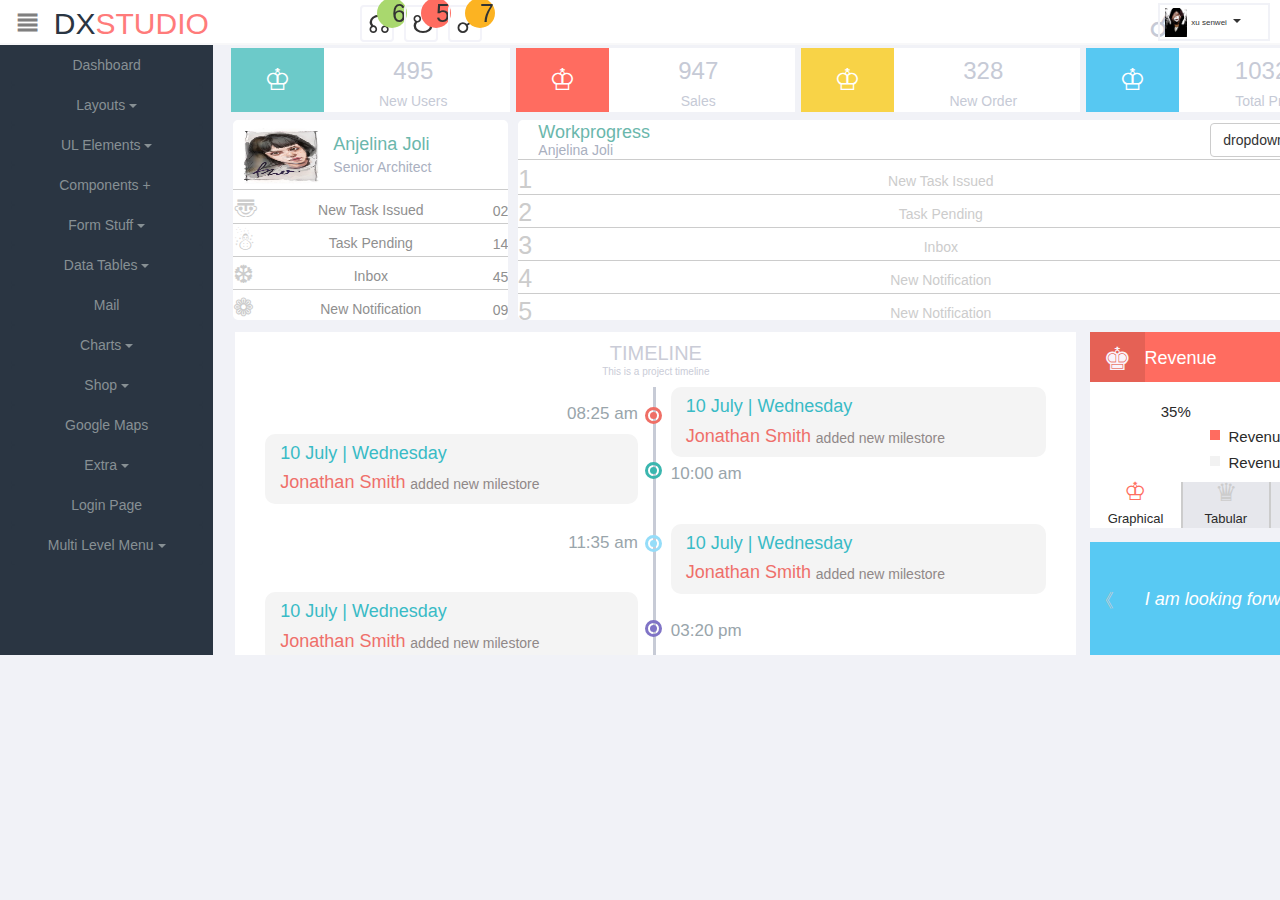
==== index.html @ 555987da "l" ====
<!DOCTYPE html>
<html lang="en">
<head>
    <meta charset="UTF-8">
    <meta name="viewport" content="width=device-width, initial-scale=1.0">
    <meta http-equiv="X-UA-Compatible" content="ie=edge">
    <title>Document</title>
    <link rel="stylesheet" href="css/bootstrap.css">
    <link rel="stylesheet" href="css/index.css">
<script src="js/jqku.js"></script>
<script src="js/bootstrap.js"></script>
<script src="js/index.js"></script>
</head>
<body>
    <div id="top">
        <div class="container-fluid">
            <div class="row">
                <div class="col-xs-12 top">
                        <div class="col-xs-1">
                            <div id="span1">≣</div>
                        </div>
                        <div class="col-xs-2">    
                            <span id="span2">DX<span id="span3">STUDIO</span></span>
                        </div>   
                        <div class="col-md-4">    
                            <div class="col-xs-5 tone hidden-xs">
                                <div class="col-xs-3 tone1">
                                    <span class="span5">☊</span>
                                    <div class="col-lg-1 cir1">6</div>
                                </div>
                                <div class="col-xs-3 tone1">
                                        <span class="span5">☋</span>
                                        <div class="col-lg-1 cir2">5</div>
                                </div>
                                <div class="col-xs-3 tone1">
                                        <span class="span5">☍</span>
                                        <div class="col-lg-1 cir3">7</div>
                                </div>
                            </div>
                        </div> 
                        <div class="col-xs-3"></div>  
                            <div id="click1"></div>
                            <span class="span4" id="click2">☌</span>
                            <div id="click2re" class="cli1" >
                                <span id="click2re" class="span44"  >☌</span>
                                <input type="text" style="width:77px;height:25px;border:0px solid #fff;position: absolute;top: 1px;left:18px;outline:none;">
                            </div>
                        <div id="tlk" >
                            <img src="img/1.jpg" id="img1">
                            <span class="sp1">xu senwei</span>
                            <span class="caret"></span>
                        </div>
                            <div class=" add1">
                                 <div class="add11">
                                     <ul id="ul1">
                                         <li>☼</li>
                                         <li>☸</li>
                                         <li>❆</li>
                                     </ul>
                                     <ul id="ul2">
                                        <li>Profile</li>
                                        <li>Sectings</li>
                                        <li>Nocifiction</li>
                                    </ul>
                                 </div>
                                 <h4 class="text-center" style="font-size:30px;color:#fff;margin-top: -5px;">✎</h4>
                                 <h4 class="text-center" style="font-size:15px;color:#fff;margin-top: -7px;">LOG OUT</h4>
                            </div>
                </div>
            </div> 
        </div>
    </div>
    <div id="top2">
        <div class="container-fluid">
            <div class="row">
                <div class="col-sm-12 top2"></div> 
            </div>
        </div>
    </div>
    <div id="left">
        <div class="container-fluid">
            <div class="row">
                <div class="col-md-2 left visible-lg-block">

                    <div class="dropdown">
                        <button class="btn btn-default dropdown-toggle" type="button" id="dropdownMenu1" data-toggle="dropdown" aria-haspopup="true" aria-expanded="false">
                            Dashboard                            
                        </button>
                    </div>

                    <div class="dropdown">
                        <button class="btn btn-default dropdown-toggle" type="button" id="dropdownMenu1" data-toggle="dropdown" aria-haspopup="true" aria-expanded="false">
                            Layouts
                            <span class="caret"></span>
                        </button>
                        <ul class="dropdown-menu">
                            <li><a id="a1">dashboard</a></li>
                            <li><a>UL Elements</a></li>
                        </ul>
                    </div>

                    <div class="dropdown">
                        <button class="btn btn-default dropdown-toggle" type="button" id="dropdownMenu1" data-toggle="dropdown" aria-haspopup="true" aria-expanded="false">
                            UL Elements
                            <span class="caret"></span>
                        </button>
                        <ul class="dropdown-menu">
                            <li><a href="#">dashboard</a></li>
                            <li><a href="#">Layouts</a></li>
                            <li><a href="#">apples</a></li>
                        </ul>
                    </div>

                    <div class="dropdown">
                        <button class="btn btn-default dropdown-toggle" type="button" id="dropdownMenu1" data-toggle="dropdown" aria-haspopup="true" aria-expanded="false">
                            Components
                            <span style="margin-right:2%;">+</span>
                        </button>
                        <ul class="dropdown-menu">
                            <li><a href="#">study at home</a></li>
                            <li><a href="#">hello</a></li>
                        </ul>
                    </div>
                    <div class="dropdown">
                        <button class="btn btn-default dropdown-toggle" type="button" id="dropdownMenu1" data-toggle="dropdown" aria-haspopup="true" aria-expanded="false">
                            Form Stuff
                            <span class="caret"></span>
                        </button>
                        <ul class="dropdown-menu">
                            <li><a href="#">action</a></li>
                            <li><a href="#">action</a></li>
                        </ul>
                    </div>
                    <div class="dropdown">
                        <button class="btn btn-default dropdown-toggle" type="button" id="dropdownMenu1" data-toggle="dropdown" aria-haspopup="true" aria-expanded="false">
                            Data Tables
                            <span class="caret"></span>
                        </button>
                        <ul class="dropdown-menu">
                            <li><a href="#">action</a></li>
                            <li><a href="#">action</a></li>
                        </ul>
                    </div>
                    <div class="dropdown">
                            <button class="btn btn-default dropdown-toggle" type="button" id="dropdownMenu1" data-toggle="dropdown" aria-haspopup="true" aria-expanded="false">
                                Mail                           
                            </button>
                    </div>
                    <div class="dropdown">
                                    <button class="btn btn-default dropdown-toggle" type="button" id="dropdownMenu1" data-toggle="dropdown" aria-haspopup="true" aria-expanded="false">
                                        Charts
                                        <span class="caret"></span>
                                    </button>
                                    <ul class="dropdown-menu">
                                        <li><a href="#">action</a></li>
                                        <li><a href="#">action</a></li>
                            
                    </div>
                    <div class="dropdown">
                                <button class="btn btn-default dropdown-toggle" type="button" id="dropdownMenu1" data-toggle="dropdown" aria-haspopup="true" aria-expanded="false">
                                    Shop
                                    <span class="caret"></span>
                                </button>
                                <ul class="dropdown-menu">
                                    <li><a href="#">action</a></li>
                                    <li><a href="#">action</a></li>
                        
                    </div>
                    <div class="dropdown">
                            <button class="btn btn-default dropdown-toggle" type="button" id="dropdownMenu1" data-toggle="dropdown" aria-haspopup="true" aria-expanded="false">
                             Google Maps                          
                            </button>
                    </div>
                    <div class="dropdown">
                                    <button class="btn btn-default dropdown-toggle" type="button" id="dropdownMenu1" data-toggle="dropdown" aria-haspopup="true" aria-expanded="false">
                                        Extra
                                        <span class="caret"></span>
                                    </button>
                                    <ul class="dropdown-menu">
                                        <li><a href="#">action</a></li>
                                        <li><a href="#">action</a></li>
                            
                    </div>
                    <div class="dropdown">
                            <button class="btn btn-default dropdown-toggle" type="button" id="dropdownMenu1" data-toggle="dropdown" aria-haspopup="true" aria-expanded="false">
                             Login Page                          
                            </button>
                    </div>
                    <div class="dropdown">
                                        <button class="btn btn-default dropdown-toggle" type="button" id="dropdownMenu1" data-toggle="dropdown" aria-haspopup="true" aria-expanded="false">
                                            Multi Level Menu
                                            <span class="caret"></span>
                                        </button>
                                        <ul class="dropdown-menu">
                                            <li><a href="#">action</a></li>
                                            <li><a href="#">action</a></li>
                                
                    </div>

                </div>
                <div class="col-md-10 right">
                    <div class="container">
                        <div class="row">
                            <div class="col-lg-3 col-md-6 rtp">
                                <div class="col-xs-4 rtp11 text-center">♔</div>
                                <div class="col-xs-6 rtp12">
                                    <h3 class="text-center" style="margin-top: 10px;color: #c6cad6;margin-left: 35%;">495</h3>
                                    <h5 class="text-center" style="color:#c6cad6;margin-left: 35%;">New Users</h5>
                                </div>
                            </div>

                            <div class="col-lg-3 col-md-6 rtp">                                
                                <div class="col-xs-4 rtp21 text-center">♔</div>
                                <div class="col-xs-6 rtp12">
                                    <h3 class="text-center" style="margin-top: 10px;color: #c6cad6;margin-left: 35%;">947</h3>
                                    <h5 class="text-center" style="color:#c6cad6;margin-left: 35%;">Sales</h5>
                                </div>
                            </div>

                            <div class="col-lg-3 col-md-6 rtp">
                                <div class="col-xs-4 rtp31 text-center">♔</div>
                                <div class="col-xs-6 rtp12">
                                    <h3 class="text-center" style="margin-top: 10px;color: #c6cad6;margin-left: 35%;">328</h3>
                                    <h5 class="text-center" style="color:#c6cad6;margin-left: 35%;">New Order</h5>
                                </div>
                            </div> 
                            <div class="col-lg-3 col-md-6 rtp">
                                <div class="col-xs-4 rtp41 text-center">♔</div>
                                <div class="col-xs-6 rtp12">
                                    <h3 class="text-center" style="margin-top: 10px;color: #c6cad6;margin-left: 35%;">10328</h3>
                                    <h5 class="text-center" style="color:#c6cad6;margin-left: 35%;">Total Profit</h5>
                                </div>
                            </div>
                        </div>
                        <div class="row">
                            <div class="col-md-3 rfir  rfir111">
                                <div class="col-xs-12 rfir1">
                                    <img src="img/2.jpg" id="img2">
                                    <h4 class="rfir11">Anjelina Joli</h4>
                                    <h5 class="rfir12">Senior Architect</h5>
                                </div>
                                <ul>
                                    <li>〠
                                        <h4 class="h41" style="color:#8f8f8f;">New Task Issued</h4>
                                        <h5 class="h51" style="color:#8f8f8f;">02</h5>
                                    </li>
                                    <li>☃
                                        <h4 class="h41" style="color:#8f8f8f;">Task Pending</h4>
                                        <h5 class="h51" style="color:#8f8f8f;">14</h5>
                                    </li>
                                    <li>❆
                                        <h4 class="h41" style="color:#8f8f8f;">Inbox</h4>
                                        <h5 class="h51" style="color:#8f8f8f;">45</h5>
                                    </li>
                                    <li>❁
                                        <h4 class="h41" style="color:#8f8f8f;">New Notification</h4>
                                        <h5 class="h51" style="color:#8f8f8f;">09</h5>
                                    </li>
                                </ul>
                            </div>
                            <div class="col-md-9 rfir rfira">
                                    <div class="col-xs-12 rfir2">
                                        <h4 class="rfir21">Workprogress</h4>
                                        <h5 class="rfir22">Anjelina Joli</h5>
                                        <div class="dropdown btn1">
                                            <button class="btn btn-default dropdown-toggle btn1" type="button" id="dropdownMenu1 btn1" data-toggle="dropdown" aria-haspopup="true" aria-expanded="false">
                                                dropdown
                                                <span class="caret"></span>
                                            </button>
                                            <ul class="dropdown-menu dropdown-menu1">
                                            <li><a href="#">a good day</a></li>
                                            <li><a href="#">action remove</a></li>
                                        </div>
                                    </div>
                                    <ul>
                                        <li>1
                                            <h4 class="h42">New Task Issued</h4>
                                            <h5 class="h52">02</h5>
                                        </li>
                                        <li>2
                                            <h4 class="h42">Task Pending</h4>
                                            <h5 class="h52">14</h5>
                                        </li>
                                        <li>3
                                            <h4 class="h42">Inbox</h4>
                                            <h5 class="h52">45</h5>
                                        </li>
                                        <li>4
                                            <h4 class="h42">New Notification</h4>
                                            <h5 class="h52">09</h5>
                                        </li>
                                        <li>5
                                            <h4 class="h42">New Notification</h4>
                                            <h5 class="h52">09</h5>
                                        </li>
                                    </ul>
                            </div>
                        </div>
                        <div class="row">
                            <div class="col-md-9 rsec1">
                                <h5 class="text-center" style="color:#caccd7;font-size:20px;">TIMELINE</h5>
                                <H5 class="text-center" style="color:#caccd7;font-size:10px;margin-top: -8px;">This is a project timeline</H5>
                                <div class="col-xs-6 rsec11">
                                        <div class="q q1">
                                            <div class="q11 qn"></div>
                                        </div>
                                        <div class="q q2">
                                            <div class="q21 qn"></div>
                                        </div>
                                        <div class="q q3">
                                            <div class="q31 qn"></div>
                                        </div>
                                        <div class="q q4">
                                            <div class="q41 qn"></div>
                                        </div>
                                        <div class="q q5">
                                            <div class="q51 qn"></div>
                                        </div>

                                        <h4 class="text-right" style="margin-top:-327px;color: #99a5ab;font-size: 17px;">08:25 am</h4>
                                        <div class="col-md-12 rsec111 ">
                                            <h4 style="color:#39bbc6;">10 July | Wednesday</h4>
                                            <h4 style="color:#ef6f6a;">Jonathan Smith <h5 style="color:#908888;margin-top: -26px;margin-left: 130px;">added new milestore</h5></h4>
                                        </div>
                                        <h4 class="text-right" style="margin-top:110px;color: #99a5ab;font-size: 17px;">11:35 am</h4>
                                        <div class="col-md-12 rsec111" style="margin-top:30px;">
                                                <h4 style="color:#39bbc6;">10 July | Wednesday</h4>
                                                <h4 style="color:#ef6f6a;">Jonathan Smith <h5 style="color:#908888;margin-top: -26px;margin-left: 130px;">added new milestore</h5></h4></div>
                                        <h4 class="text-right" style="margin-top:162px;color: #99a5ab;font-size: 17px;">07:49 pm</h4>
                                </div>
                                <div class="col-xs-6 rsec12">
                                    <div class="col-md-12 rsec121">
                                            <h4 style="color:#39bbc6;">10 July | Wednesday</h4>
                                            <h4 style="color:#ef6f6a;">Jonathan Smith <h5 style="color:#908888;margin-top: -26px;margin-left: 130px;">added new milestore</h5></h4>
                                    </div>
                                    <!-- <div class="tri1"></div> -->
                                    <h4 class="text-left" style="margin-top:78px;color: #99a5ab;font-size: 17px;">10:00 am</h4>
                                    <div class="col-md-12 rsec121" style="margin-top:30px;">
                                            <h4 style="color:#39bbc6;">10 July | Wednesday</h4>
                                            <h4 style="color:#ef6f6a;">Jonathan Smith <h5 style="color:#908888;margin-top: -26px;margin-left: 130px;">added new milestore</h5></h4></div>
                                    <h4 class="text-left" style="margin-top:138px;color: #99a5ab;font-size: 17px;">03:20 pm</h4>
                                    <div class="col-md-12 rsec121" style="margin-top:30px;">
                                            <h4 style="color:#39bbc6;">10 July | Wednesday</h4>
                                            <h4 style="color:#ef6f6a;">Jonathan Smith <h5 style="color:#908888;margin-top: -26px;margin-left: 130px;">added new milestore</h5></h4></div>
                                </div>
                            </div>
                            <div class="col-md-3 rsec2">
                                <div class="col-xs-12 rsec21">
                                    <div style="width:20%;height:100%;background-color:#e56155;font-size: 32px;text-align:center;color:#faf3fb;line-height: 170%; ">♚</div>
                                    <h4 style="color:#fff;font-size: 18px;margin-left: 20%;margin-top: -12%;">Revenue</h4>
                                    <div style="width:20%;height:100%;background-color:#e56155;font-size: 15px;margin-top:-17%;text-align:center;color:#faf3fb;margin-left:80%;line-height: 170%; ">June 2013</div>
                                </div>
                                <div class="col-md-12 rsec22">
                                    <h4 style="font-size:15px;color:#2a2a2a;margin-left:26%;margin-top:8%;">35%</h4>
                                    <div id="rsec221"></div>
                                    <h4 style="font-size:15px;color:#2a2a2a;margin-left:51%;margin-top:-4%;">Revenue Increase</h4>
                                    <div id="rsec222"></div>
                                    <h4 style="font-size:15px;color:#2a2a2a;margin-left:51%;margin-top:-4%;">Revenue Decrease</h4>
                                </div>
                                <div class="col-md-4 rsec23" style="height: 46px;">
                                    <h4 class="text-center" style="color:#ff6e61;font-size: 25px;margin-top: -6%;">♔</h4>
                                    <h4  class="text-center" style="color:#2a2a2a;font-size: 13px;margin-top: -7%;">Graphical</h4>
                                </div>
                                <div class="col-md-4 rsec23 rsec231" style="height: 46px; border-right:2px solid #ccc;border-left:2px solid #ccc;">
                                    <h4 class="text-center  u" style="color:#ccc;font-size: 25px;margin-top: -6%;">♛</h4>
                                    <h4  class="text-center " style="color:#2a2a2a;font-size: 13px;margin-top: -7%;">Tabular</h4>
                                </div>
                                <div class="col-md-4 rsec23 rsec232" style="height: 46px;">
                                    <h4 class="text-center v" style="color:#ccc;font-size: 25px;margin-top: -6%;">〠</h4>
                                    <h4  class="text-center" style="color:#2a2a2a;font-size: 13px;margin-top: -7%;">Listing</h4>
                                </div>
                            </div>
                            <div class="col-md-3 rsec3">
                                <div class="col-xs-12 rsec31">
                                    <span id="spn1">《</span>
                                    <span id="spn2">》</span>
                                    <h4 class="text-center" id="text1" style="color:#fff;margin-top: 20%;"></h4>
                                </div>
                                <div class="col-xs-12 rsec32">
                                    <ul>
                                        <li class="ac1">
                                            <h4 class="achange1" style="font-size:13px;color:#ccc;text-align:center;margin-top: 4%;">⌘</h4>
                                            <h4 class="achange1" style="font-size:13px;color:#ccc;text-align:center;margin-top: -9%;">SALES</h4>
                                        </li>
                                        <li class="ac2" style="border-right:1px solid #ccc;border-left:1px solid #ccc;">
                                            <h4 class="achange2" style="font-size:18px;color:#ccc;text-align:center;margin-top: -2%;"></h4>
                                            <h4 class="achange2" style="font-size:13px;color:#ccc;text-align:center;margin-top: -9%;">PROMO</h4>
                                        </li>
                                        <li class="ac3" style="border-right:1px solid #ccc;">
                                            <h4 class="achange3" style="font-size:22px;color:#ccc;text-align:center;margin-top: -5%;">✭</h4>
                                            <h4 class="achange3" style="font-size:13px;color:#ccc;text-align:center;margin-top: -14%;">PHOTO</h4>
                                        </li>
                                        <li class="ac4">
                                            <h4 class="achange4" style="font-size:19px;color:#ccc;text-align:center;margin-top: -2%;">⚝</h4>
                                            <h4 class="achange4" style="font-size:13px;color:#ccc;text-align:center;margin-top: -9%;">OTHER</h4>
                                        </li>
                                    </ul>
                                </div>
                            </div>
                        </div>
                        <div class="row">
                            <div class="col-md-4 rthir1">
                                <h5 style="color:#937b7b;font-size:18px;font-weight: 700;" >POPULAR</h5>
                                <h5 style="color:#b1a4ad;font-size:17px;margin-top:-5px;">Brand of this week</h5>
                                <h5 style="color:#f8d347;font-size:17px;margin-top:15px;">Dimond Ring</h5>
                                <h5 style="color:#797979;margin-top:15px;">flatlab is new model flatlab is new model flatlab </h5>
                            </div>
                            <div class="col-md-4 rthir2">
                                <div class="rthir21" >
                                    <img src="img/4.png" style="width:100%;height:100%;">
                                </div>
                            </div>
                            <div class="col-md-4 rthir3">
                                <h4 class="text-center" style="color:#fff;">Jonathon Smith</h4>
                                <div class="rthir31" >
                                        <img src="img/5.png" style="width:100%;height:100%;">
                                </div>
                            </div>
                        </div>
                        <div class="row">
                            <div class="col-md-4 rfor1">
                                <h4 style="color:#fff; margin-top: 43px;">flatlab is new model flatlab is new model flatlab </h4><h4 style="color:#70f2ec;margin-left: 53px;margin-top: -28px;">http:www.baidu.com</h4><h4 style="color:#fff; margin-left: 222px;margin-top: -28px;"> is new model</h4>
                            </div>
                            <div class="col-md-4 rfor2">
                                <h4 class="text-center" style="color:#ada5a6;font-size: 20px;margin-top: 20px;">Twitter Feed</h4>
                                <ul>
                                    <li>⁂</li>
                                    <li>☆</li>
                                    <li>☄</li>
                                    <li>☃</li>
                                </ul>
                            </div>
                            <div class="col-md-4 rfor3 ">
                                <h style="color:#fff;line-height: 90%;font-size: 88px; margin-left: 10px;">☁</h>
                                <h style="font-size:20px;color:#ccc;margin-left:-78px;">Californiar</h>
                                <h1 style="font-size:90px;color:#fff;margin-top:-85px;margin-left:140px;">24</h1>
                                <div class="col-xs-12 rfor31">
                                    <h2 style="color:#8f9baf;font-size: 15px;">new model flatlab | new model flatlab | new model</h2>
                                </div>
                            </div>
                        </div>
                    </div>
                </div>
            </div>
        </div>
    </div>

    
    <div class="left col-xs-12" id="nav" style="position:absolute;height: 93%;top: 2%;display: none !important;">

            <div class="dropdown">
                <button class="btn btn-default dropdown-toggle" type="button" id="dropdownMenu1" data-toggle="dropdown" aria-haspopup="true" aria-expanded="false">
                    Dashboard                            
                </button>
            </div>

            <div class="dropdown">
                <button class="btn btn-default dropdown-toggle" type="button" id="dropdownMenu1" data-toggle="dropdown" aria-haspopup="true" aria-expanded="false">
                    Layouts
                    <span class="caret"></span>
                </button>
                <ul class="dropdown-menu">
                    <li><a id="a1">dashboard</a></li>
                    <li><a>UL Elements</a></li>
                </ul>
            </div>

            <div class="dropdown">
                <button class="btn btn-default dropdown-toggle" type="button" id="dropdownMenu1" data-toggle="dropdown" aria-haspopup="true" aria-expanded="false">
                    UL Elements
                    <span class="caret"></span>
                </button>
                <ul class="dropdown-menu">
                    <li><a href="#">dashboard</a></li>
                    <li><a href="#">Layouts</a></li>
                    <li><a href="#">apples</a></li>
                </ul>
            </div>

            <div class="dropdown">
                <button class="btn btn-default dropdown-toggle" type="button" id="dropdownMenu1" data-toggle="dropdown" aria-haspopup="true" aria-expanded="false">
                    Components
                    <span style="margin-right:2%;">+</span>
                </button>
                <ul class="dropdown-menu">
                    <li><a href="#">study at home</a></li>
                    <li><a href="#">hello</a></li>
                </ul>
            </div>
            <div class="dropdown">
                <button class="btn btn-default dropdown-toggle" type="button" id="dropdownMenu1" data-toggle="dropdown" aria-haspopup="true" aria-expanded="false">
                    Form Stuff
                    <span class="caret"></span>
                </button>
                <ul class="dropdown-menu">
                    <li><a href="#">action</a></li>
                    <li><a href="#">action</a></li>
                </ul>
            </div>
            <div class="dropdown">
                <button class="btn btn-default dropdown-toggle" type="button" id="dropdownMenu1" data-toggle="dropdown" aria-haspopup="true" aria-expanded="false">
                    Data Tables
                    <span class="caret"></span>
                </button>
                <ul class="dropdown-menu">
                    <li><a href="#">action</a></li>
                    <li><a href="#">action</a></li>
                </ul>
            </div>
            <div class="dropdown">
                    <button class="btn btn-default dropdown-toggle" type="button" id="dropdownMenu1" data-toggle="dropdown" aria-haspopup="true" aria-expanded="false">
                        Mail                           
                    </button>
            </div>
            <div class="dropdown">
                <button class="btn btn-default dropdown-toggle" type="button" id="dropdownMenu1" data-toggle="dropdown" aria-haspopup="true" aria-expanded="false">
                    Charts
                    <span class="caret"></span>
                </button>
                <ul class="dropdown-menu">
                    <li><a href="#">action</a></li>
                    <li><a href="#">action</a></li>
                </ul>    
            </div>
            <div class="dropdown">
                <button class="btn btn-default dropdown-toggle" type="button" id="dropdownMenu1" data-toggle="dropdown" aria-haspopup="true" aria-expanded="false">
                    Shop
                    <span class="caret"></span>
                </button>
                <ul class="dropdown-menu">
                    <li><a href="#">action</a></li>
                    <li><a href="#">action</a></li>
                </ul>
            </div>
            <div class="dropdown">
                    <button class="btn btn-default dropdown-toggle" type="button" id="dropdownMenu1" data-toggle="dropdown" aria-haspopup="true" aria-expanded="false">
                     Google Maps                          
                    </button>
            </div>
            <div class="dropdown">
                <button class="btn btn-default dropdown-toggle" type="button" id="dropdownMenu1" data-toggle="dropdown" aria-haspopup="true" aria-expanded="false">
                    Extra
                    <span class="caret"></span>
                </button>
                <ul class="dropdown-menu">
                    <li><a href="#">action</a></li>
                    <li><a href="#">action</a></li>
        </ul>    
            </div>
            <div class="dropdown">
                    <button class="btn btn-default dropdown-toggle" type="button" id="dropdownMenu1" data-toggle="dropdown" aria-haspopup="true" aria-expanded="false">
                     Login Page                          
                    </button>
            </div>
            <div class="dropdown">
                <button class="btn btn-default dropdown-toggle" type="button" id="dropdownMenu1" data-toggle="dropdown" aria-haspopup="true" aria-expanded="false">
                     Multi Level Menu
                    <span class="caret"></span>
                </button>
                <ul class="dropdown-menu">
                    <li><a href="#">action</a></li>
                    <li><a href="#">action</a></li>
                </ul>        
            </div>

    </div>
</body>
</html>

<!-- lg:992
md:768
sm:576-->
---- css/index.css ----
*{
    padding: 0;
    margin: 0;
}
body,html{
    background-color: #f1f2f7;
    height: 100%;
}
.container-fluid{
    padding-left: 0;
    padding-right: 0;
}
.row{
    margin-left: 0;
    margin-right: 0;
}
.top{
    height: 45px;
    background-color: #fff;
    border-bottom: 2px solid #f8f8f9;
    position: fixed;
    z-index: 2;
    padding: 0;
}
#span1{
    font-size: 30px;
    color: #7f7f7f;
    font-weight: 700;
}
@media screen and (max-width: 930px) {
    #span1{
        font-size: 16px;
        font-weight: 700;
        width: 24px;
        color: #000;
        text-align: center;
        line-height: 160%;
        border: 1px solid #ccc;
        border-radius: 4px;
        margin-top: 18px;
    }
}
#span2{
    font-size: 30px;
    color: #2a3542;
    margin-left: -37%;
    line-height: 160%;
}
@media screen and (max-width:930px) {
    #span2{
        font-size: 15px;
        margin-left: -60px;
    }
}
#span3{
    color: #ff7b7a;
}
/* .tone{
    border: 2px solid #f3f3f9;
    border-radius: 4px;
    height: 40px;
} */
.tone1{
    border: 2px solid #f3f3f9;
    border-radius: 4px;
    height: 37px;
    margin-left: 10px;
    margin-top: 5px;
    font-size: 25px;
}
.cir1,.cir2,.cir3{
    height: 30px;
    margin-left: 0px;
    margin-top: -45px;
    border-radius: 100%;
    line-height: 30px;
    text-align: center;
}
.span5{
    font-size: 25px;
    margin-left: -9px;
}
.cir1{
    background-color: #a9d86e;
}
.cir2{
    background-color: #ff6c60;
}
.cir3{
    background-color: #fcb322;
}
.span4{
    font-size: 30px;
    position: relative;
    top: 6px;
    right: -82px;
    color:#c6cad6;
}
.span44{
    font-size: 30px;
    position: absolute;
    top: -5px;
    right: 80px;
    color:#c6cad6;
}
.cli1{
    width:100px;
    height:30px;
    border: 2px solid #ccc;
    margin-top: 8px;
    display: none;
    position: absolute;
    top: 0px;
    right: 133px;
}
#click1{
    width: 92px;
    height:40px;
    background-color: #fff;;
    position: absolute;
    top: 3px;
    right: 240px; 
}
.top2{
    height: 45px;
    background-color: #fff;
}
#tlk{
    position: absolute;
    top: 3px;
    right: 10px;
    border: 2px solid #f1f2f7;
    width: 112px;
    height: 38px;
}
#img1{
    width: 22px;
    height: 84%;
    margin-left: 5%;
    margin-top: 3%;
}
.sp1{
    font-size: 8px;
}
.add1{
    height: 110px;
    width: 220px;
    background-color: #a8d571;
    position: absolute;
    top: 40px;
    right: 5px;
    border: 2px solid #ccc;
    display: none;
}
.add11{
    margin-top: -10px;
    width: 216px;
    height: 55px;
    background-color: #fff;
}
#ul1,#ul2{
    list-style: none;
    color: #a0a7b6;
}
#ul1 li{
    float:left;
    font-size: 25px;
    width: 70px;
    text-align: center;
}
#ul1 li:hover{
    color:#54c2e2;
}
#ul2 li{
    text-align: center;
    margin-top: -5px;
    font-size: 30px;
    width: 70px;
    float: left;
    font-size: 15px;
}
.left{
    height: 610px;
    background-color: #2a3542;
    padding: 0;
    margin: 0;
}
.right{
    height: 610px;
    overflow: auto;
    padding: 0;
    margin: 0;
}
.rtp{
    height: 70px;
    border: 3px solid #f1f2f7;
    background-color: #fff;
    padding: 0;
}
.rtp11,.rtp21,.rtp31,.rtp41{
    height: 64px;
    font-size: 30px;
    line-height: 64px;
    color: #fff;

}
.rtp11{
    background-color: #6ccac9;
}
.rtp21{
    background-color: #ff6c60;
}
.rtp31{
    background-color: #f8d347;
}
.rtp41{
    background-color: #57c8f2;
}
.rfir{
    height: 210px;
    background-color: #fff;
    border: 5px solid #f1f2f7;
    padding: 0;
    margin: 0;
    border-radius: 10px;
    overflow:hidden;
}
.rfir>ul>li:hover{
    background-color: #f6f8fc;
}
.rfir111>ul>li:hover{
    color: #40aea5 !important;
}
.rfir111>ul>li>h4:hover{
    color: #ccc;
}
.rfir111>ul>li>h5:hover{
    color: #ccc;
}
.rfira{
    height: 210px;
    background-color: #fff;
    border: 5px solid #f1f2f7;
    padding: 0;
    margin: 0;
    border-radius: 10px;
    overflow:hidden;
}
.rfir ul{
    list-style: none;
    margin-top: 71px;
    border-radius: 10px;
}
.rfira ul{
    list-style: none;
    margin-top: 42px;
    border-radius: 10px;
}
.rfir li{
    height: 33px;
    border-bottom:1px solid #ccc;
    font-size: 25px;
    color: #ccc;
    width: 100%;
}
.rfir1{
    height:70px;
    padding: 0;
    margin: 0;
    border-bottom:1px solid #ccc;
}
.rfir2{
    height:40px;
    padding: 0;
    margin: 0;
    border-bottom:1px solid #ccc;
}
.rfir11{
    color: #6bb7ac;
    margin-left: 100px;
    margin-top: -52px;
}
.rfir12{
    color: #aab0bf;
    margin-left: 100px;
    margin-top: -5px;
}
.rfir21{
    color: #6bb7ac;
    margin-left: 20px;
    margin-top: 3px;

}
.rfir22{
    color: #aab0bf;
    margin-left: 20px;
    margin-top: -10px;
}
#img2{
    width: 30%;
    height: 90%;
    margin-left: 5px;
    margin-top: 5px;
    border-radius: 10px;
}
.h41{
    text-align: center;
    margin-top: -33px;
    line-height: 33px;
    font-size: 14px;
}
.h51{
    text-align: right;
    margin-top: -33px;
}
.h42{
    text-align: center;
    margin-top: -33px;
    line-height: 33px;
    font-size: 14px;
}
.h52{
    text-align: right;
    margin-top: -33px;
}
.rsec1{
    height: 450px;
    background-color: #fff;
    border: 7px solid #f1f2f7;
}
.rsec11,.rsec12{
    height: 370px;
   
}
.rsec11{
    border-right: 3px solid #c7cbd6;
}

.q{
    width: 17px;
    height: 17px;
    border-radius: 100%;
    margin-left: 380px;
}
.q1{
    border: 3px solid #ef6f66;
    margin-top: 20px;
}
.q11{
    background-color: #ef6f66;
   
}
.q2{
    border: 3px solid #3bb6af;
    margin-top: 38px;
}
.q21{
    background-color: #3bb6af;
}
.q3{
    border: 3px solid #95ddf9;
    margin-top: 56px;
}
.q31{
    background-color: #95ddf9;
}
.q4{
    border: 3px solid #8074c6;
    margin-top: 68px;
}
.q41{
    background-color: #8074c6;
}
.q5{
    border: 3px solid #a8d76f;
    margin-top: 78px;
}
.q51{
    background-color: #a8d76f;
}
.qn{
    width: 7px;
    height: 7px;
    border-radius: 100%;
    margin-left: 2px;
    margin-top: 2px;
}
.rsec121{
    height: 70px;
    background-color: #f4f4f4;
    border-radius: 10px;
}
.rsec111{
    height: 70px;
    background-color: #f4f4f4;
    border-radius: 10px;
}
/* .tri1{
    width: 0;
    height: 0;
    border-color: transparent red transparent transparent;
    border-width: 20px 20px 20px 0;
    margin-left: -20px;
} */
.rsec2{
    border: 7px solid #f1f2f7;
    height: 210px;
    background-color: #fff;
    padding: 0;
}
.rsec21{
    height: 50px;
     background-color: #ff6c60;
     padding: 0;
}
.rsec22{
    height: 100px;
    background-color: #fff;
    padding: 0;
}
#rsec221{
    width: 10px;
    height: 10px;
    background-color: #ff6c60;
    margin-left: 44%;
}
#rsec222{
    width: 10px;
    height: 10px;
    background-color: #f2f2f2;
    margin-left: 44%;
}
.rsec231{
    background-color:#e6e7ec;
}
.rsec231:hover{
    background-color: #fff;
}
.rsec232{
    background-color:#e6e7ec;
}
.rsec232:hover{
    background-color: #fff;
}
.rsec233:hover .u{
    color: #ff6e61;
}
/* .rsec232:hover{
    color: #ff6e61;
    background-color: #fff;
} */
.rsec3{
    border: 7px solid #f1f2f7;
    height: 170px;
    background-color: #fff;
    padding: 0;
}
.rsec31{
    background-color: #58c9f3;
    height: 115px;
}
.rsec32{
    height: 40px;
    background-color: #fff;
    padding: 0;
}
.rsec32 ul{
    height: 81%;
    list-style: none;
    margin-top: 2%;
}
.rsec32 ul li{
    float: left;
    background-color: #fff;
    width: 25%;
    height: 100%;
}
#spn1,#spn2{
    color: #ccc;
    position: absolute;
    top: 45px;
    font-size: 19px;
    cursor: pointer;
}
#spn1{
    left: 5px;
}
#spn2{
    right: 5px;
}
.rthir1,.rthir2,.rthir3{
    border-top: 17px solid #f1f2f7;
    height: 140px;
}
.rthir1{
    border-left: 7px solid #f1f2f7;
    background-color: #fff;
}
.rthir2{
    background-color:  #f8d347;
}
.rthir21{
    width: 90px;
    height: 90px;
    border-radius: 100%;
    overflow: hidden;
    background-color: #fff;
    border: 8px solid rgba(0, 0, 0, 0.1);
    margin: 0 auto;
    margin-top: 17px;
}
.rthir31{
    width: 65px;
    height: 65px;
    border-radius: 100%;
    overflow: hidden;
    background-color: #fff;
    border: 5px solid rgba(0, 0, 0, 0.1);
    margin: 0 auto;
    margin-top: 20px;
}
.rthir3{
    background-color:  #01a89e;
}
.rfor1,.rfor2,.rfor3{
    border-top: 20px solid #f1f2f7;
    height: 140px;
    background-color: #fff;
    padding: 0;
}
.rfor1{
    border-left: 7px solid #f1f2f7;
    background-color: #41cac0;
}
.rfor2{
    background-color: #fff;
}
.rfor3{
    background-color: #8175c7;
    padding: 0;
    margin: 0;
}
.rfor31{
    background-color: #fff;
    height: 40px;
    margin-top: -23px;
}
.rfor2 ul{
    list-style: none;
    font-size: 30px;
    color: #879094;
}
.rfor2 ul li{
    width: 80px;
    float: left;
    text-align: center;
}
#dropdownMenu1{
    background-color: #2a3542;
    color: #879094;
    border: 0 solid #2a3542;
    margin-left: 5%;
    width: 90%;
    height: 40px;
}
#dropdownMenu1:focus{
    background-color: #39424f;
    color: #fff;
    font-weight: 700;
}
.btn:active{
    background-color: #7f7f7f;
}
.dropdown-menu{
    background-color: #39424f;
    width: 90%;
    text-align: center;
    margin: 0 5% 0;
    border: 0px solid #ddd;
}
#text1{
    font-style: italic;
}
.dropdown-menu > li > a{
    color: #7f7f7f;
}
.aa{
    color: #ef685d;
}
.dropdown-menu > li > a:hover{
    color: #ef685d;
}
.dropdown-menu > li > a:hover, .dropdown-menu > li > a:focus {
    color:#ef685d;
    background-color: #39424f;
}
#btn1{
    width: 100px;
    height: 80%;
}
.dropdown-menu1{
    background-color: #ccc;
    color: #7f7f7f;
    width: 100px;
    font-size: 20px;
    margin-left: 59%;
}
.btn1{
    margin-left: 346px;
    margin-top: -26px;
}
.dropdown-menu1>li{
    font-size: 20px;
}
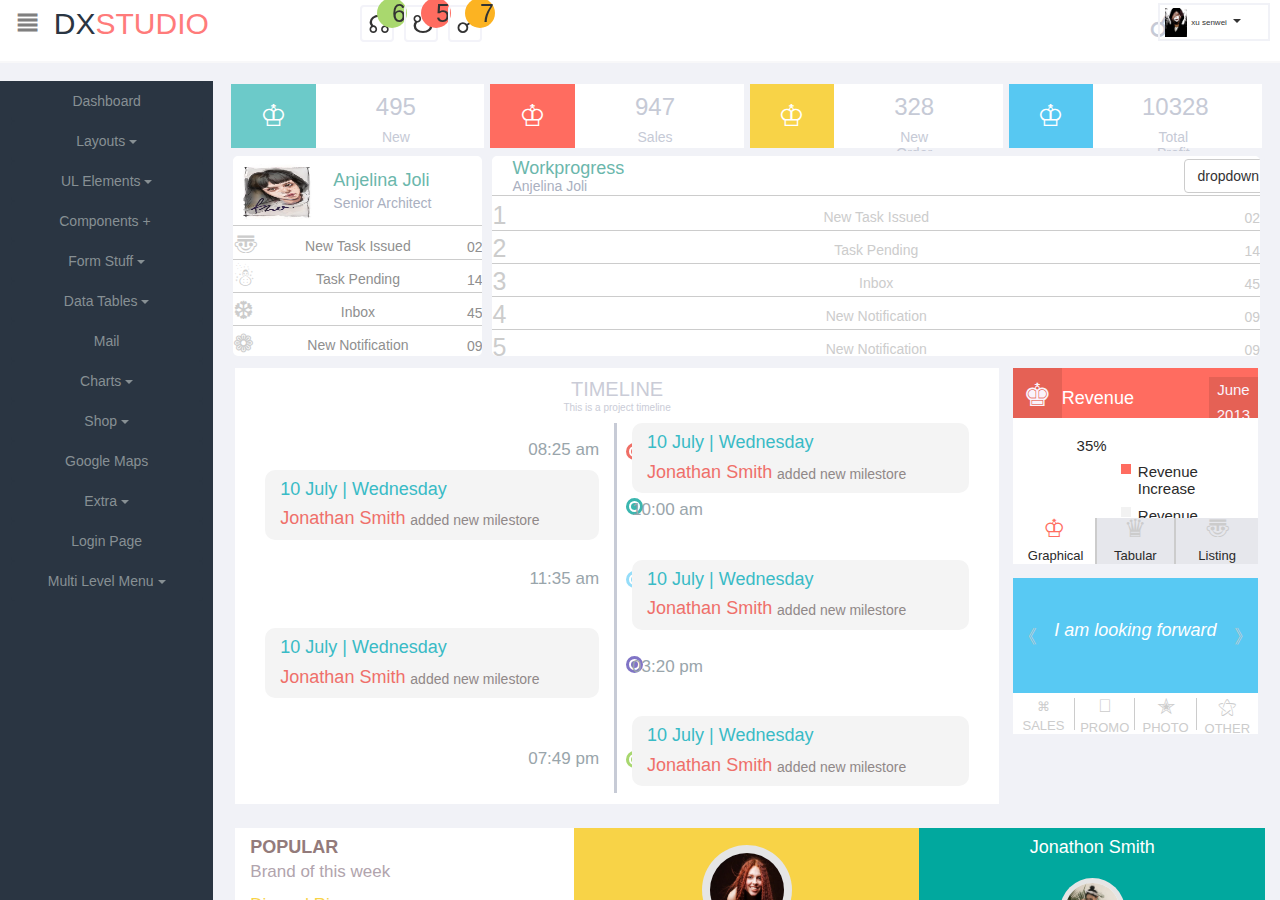
==== commit 92292ac4: "|" ====
--- a/index.html
+++ b/index.html
@@ -12,6 +12,7 @@
 <script src="js/index.js"></script>
 </head>
 <body>
+    <div id="whole">
     <div id="top">
         <div class="container-fluid">
             <div class="row">
@@ -78,9 +79,8 @@
         </div>
     </div>
     <div id="left">
-        <div class="container-fluid">
-            <div class="row">
-                <div class="col-md-2 left visible-lg-block">
+        <div class="row" style="height:110%">
+            <div class="col-md-2 left visible-lg-block" style="height:91%;">
 
                     <div class="dropdown">
                         <button class="btn btn-default dropdown-toggle" type="button" id="dropdownMenu1" data-toggle="dropdown" aria-haspopup="true" aria-expanded="false">
@@ -197,15 +197,14 @@
                                 
                     </div>
 
-                </div>
-                <div class="col-md-10 right">
-                    <div class="container">
-                        <div class="row">
+            </div>
+            <div class="col-md-10 right">
+                        <div class="row" >
                             <div class="col-lg-3 col-md-6 rtp">
                                 <div class="col-xs-4 rtp11 text-center">♔</div>
                                 <div class="col-xs-6 rtp12">
                                     <h3 class="text-center" style="margin-top: 10px;color: #c6cad6;margin-left: 35%;">495</h3>
-                                    <h5 class="text-center" style="color:#c6cad6;margin-left: 35%;">New Users</h5>
+                                    <h5 class="text-center" style="color:#c6cad6;margin-left: 35%;">New</h5>
                                 </div>
                             </div>
 
@@ -333,7 +332,6 @@
                                             <h4 style="color:#39bbc6;">10 July | Wednesday</h4>
                                             <h4 style="color:#ef6f6a;">Jonathan Smith <h5 style="color:#908888;margin-top: -26px;margin-left: 130px;">added new milestore</h5></h4>
                                     </div>
-                                    <!-- <div class="tri1"></div> -->
                                     <h4 class="text-left" style="margin-top:78px;color: #99a5ab;font-size: 17px;">10:00 am</h4>
                                     <div class="col-md-12 rsec121" style="margin-top:30px;">
                                             <h4 style="color:#39bbc6;">10 July | Wednesday</h4>
@@ -355,7 +353,7 @@
                                     <div id="rsec221"></div>
                                     <h4 style="font-size:15px;color:#2a2a2a;margin-left:51%;margin-top:-4%;">Revenue Increase</h4>
                                     <div id="rsec222"></div>
-                                    <h4 style="font-size:15px;color:#2a2a2a;margin-left:51%;margin-top:-4%;">Revenue Decrease</h4>
+                                    <h4 style="font-size:15px;color:#2a2a2a;margin-left:51%;margin-top:-4%;">Revenue</h4>
                                 </div>
                                 <div class="col-md-4 rsec23" style="height: 46px;">
                                     <h4 class="text-center" style="color:#ff6e61;font-size: 25px;margin-top: -6%;">♔</h4>
@@ -439,14 +437,8 @@
                                 </div>
                             </div>
                         </div>
-                    </div>
-                </div>
-            </div>
-        </div>
-    </div>
-
-    
-    <div class="left col-xs-12" id="nav" style="position:absolute;height: 93%;top: 2%;display: none !important;">
+            </div>
+            <div class="left col-xs-12" id="nav" style="position:absolute;height: 93%;top: 2%;display: none !important;">
 
             <div class="dropdown">
                 <button class="btn btn-default dropdown-toggle" type="button" id="dropdownMenu1" data-toggle="dropdown" aria-haspopup="true" aria-expanded="false">
@@ -562,7 +554,8 @@
                     <li><a href="#">action</a></li>
                 </ul>        
             </div>
-
+            </div>
+        </div>
     </div>
 </body>
 </html>
--- a/css/index.css
+++ b/css/index.css
@@ -6,6 +6,20 @@
     background-color: #f1f2f7;
     height: 100%;
 }
+#whole{
+    width: 100%;
+    height: 100%;
+    /* background-color: red; */
+}
+#left{
+    position: absolute;
+    height: 70%;
+    overflow:hidden;
+    position: absolute;
+    top: 9%;
+    height: 91%;
+    /* backgroun-color: red; */
+}
 .container-fluid{
     padding-left: 0;
     padding-right: 0;
@@ -15,7 +29,7 @@
     margin-right: 0;
 }
 .top{
-    height: 45px;
+    height: 7%;
     background-color: #fff;
     border-bottom: 2px solid #f8f8f9;
     position: fixed;
@@ -180,15 +194,14 @@
     font-size: 15px;
 }
 .left{
-    height: 610px;
     background-color: #2a3542;
     padding: 0;
     margin: 0;
 }
 .right{
-    height: 610px;
+    height: 91%;
     overflow: auto;
-    padding: 0;
+
     margin: 0;
 }
 .rtp{
@@ -340,7 +353,7 @@
     width: 17px;
     height: 17px;
     border-radius: 100%;
-    margin-left: 380px;
+    margin-left: 361px;
 }
 .q1{
     border: 3px solid #ef6f66;
